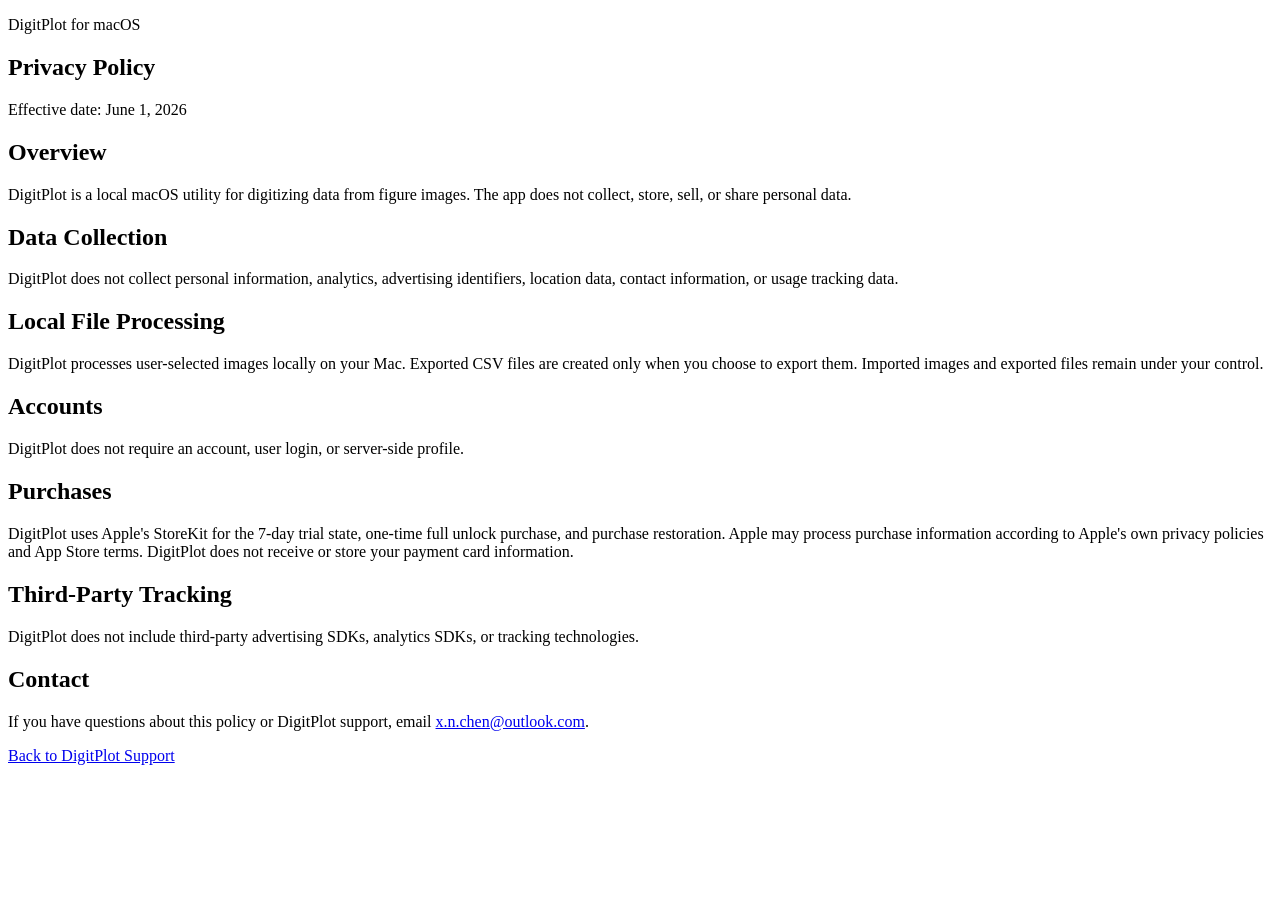
==== privacy.html @ ebbb82ea "Create privacy.html" ====
<!doctype html>
<html lang="en">
  <head>
    <meta charset="utf-8">
    <meta name="viewport" content="width=device-width, initial-scale=1">
    <title>DigitPlot Privacy Policy</title>
    <meta
      name="description"
      content="Privacy policy for DigitPlot, a macOS app for digitizing data from figure images."
    >
    <link rel="stylesheet" href="styles.css">
  </head>
  <body>
    <main>
      <section class="hero compact">
        <div class="app-icon" aria-hidden="true">
          <span></span>
        </div>
        <div>
          <p class="eyebrow">DigitPlot for macOS</p>
          <h1>Privacy Policy</h1>
          <p class="lead">Effective date: June 1, 2026</p>
        </div>
      </section>

      <section>
        <h2>Overview</h2>
        <p>
          DigitPlot is a local macOS utility for digitizing data from figure images.
          The app does not collect, store, sell, or share personal data.
        </p>
      </section>

      <section>
        <h2>Data Collection</h2>
        <p>
          DigitPlot does not collect personal information, analytics, advertising
          identifiers, location data, contact information, or usage tracking data.
        </p>
      </section>

      <section>
        <h2>Local File Processing</h2>
        <p>
          DigitPlot processes user-selected images locally on your Mac. Exported CSV
          files are created only when you choose to export them. Imported images and
          exported files remain under your control.
        </p>
      </section>

      <section>
        <h2>Accounts</h2>
        <p>
          DigitPlot does not require an account, user login, or server-side profile.
        </p>
      </section>

      <section>
        <h2>Purchases</h2>
        <p>
          DigitPlot uses Apple's StoreKit for the 7-day trial state, one-time full
          unlock purchase, and purchase restoration. Apple may process purchase
          information according to Apple's own privacy policies and App Store terms.
          DigitPlot does not receive or store your payment card information.
        </p>
      </section>

      <section>
        <h2>Third-Party Tracking</h2>
        <p>
          DigitPlot does not include third-party advertising SDKs, analytics SDKs, or
          tracking technologies.
        </p>
      </section>

      <section>
        <h2>Contact</h2>
        <p>
          If you have questions about this policy or DigitPlot support, email
          <a href="mailto:x.n.chen@outlook.com">x.n.chen@outlook.com</a>.
        </p>
      </section>

      <p class="footer-link"><a href="index.html">Back to DigitPlot Support</a></p>
    </main>
  </body>
</html>
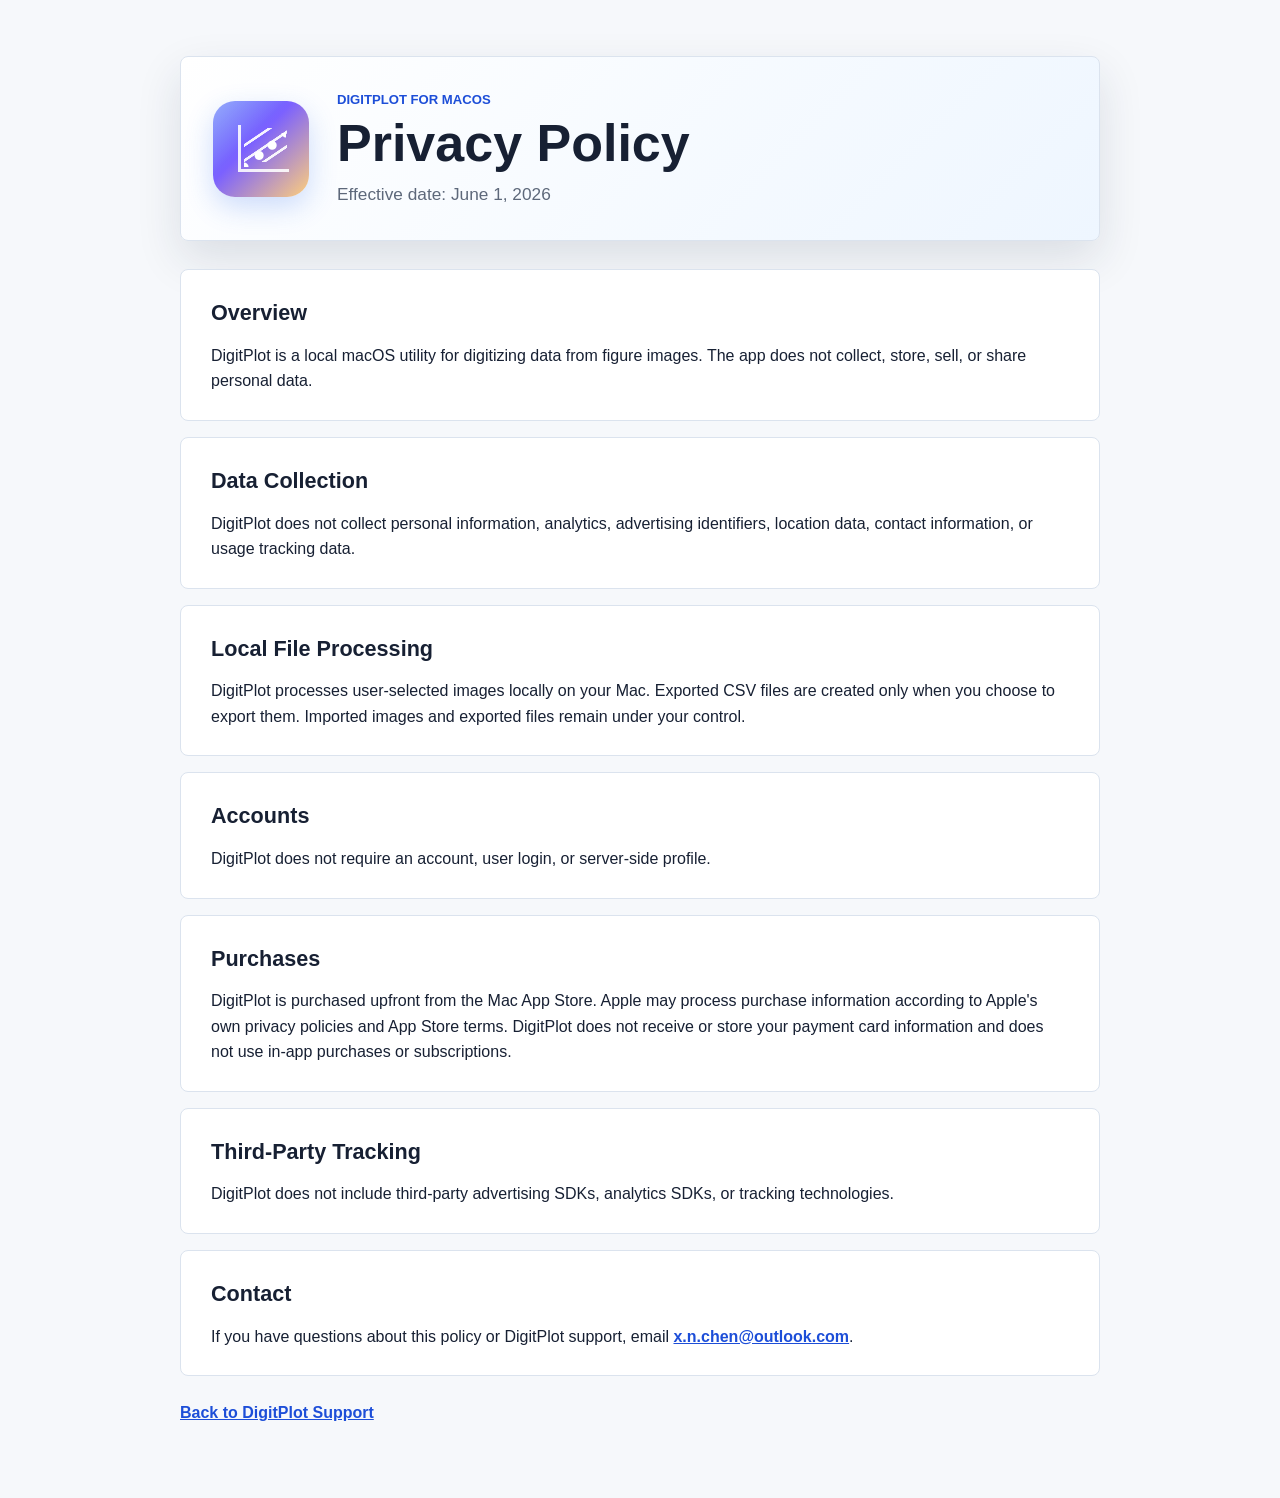
==== commit 4b48468b: "Update DigitPlot privacy purchase wording" ====
--- a/privacy.html
+++ b/privacy.html
@@ -58,10 +58,10 @@
       <section>
         <h2>Purchases</h2>
         <p>
-          DigitPlot uses Apple's StoreKit for the 7-day trial state, one-time full
-          unlock purchase, and purchase restoration. Apple may process purchase
-          information according to Apple's own privacy policies and App Store terms.
-          DigitPlot does not receive or store your payment card information.
+          DigitPlot is purchased upfront from the Mac App Store. Apple may process
+          purchase information according to Apple's own privacy policies and App
+          Store terms. DigitPlot does not receive or store your payment card
+          information and does not use in-app purchases or subscriptions.
         </p>
       </section>
 
--- a/styles.css
+++ b/styles.css
@@ -0,0 +1,211 @@
+:root {
+  color-scheme: light;
+  --bg: #f6f8fb;
+  --panel: #ffffff;
+  --text: #172033;
+  --muted: #5d687a;
+  --line: #dbe3ee;
+  --accent: #2563eb;
+  --accent-dark: #1d4ed8;
+  --shadow: 0 18px 46px rgba(28, 42, 68, 0.12);
+}
+
+* {
+  box-sizing: border-box;
+}
+
+body {
+  margin: 0;
+  background: var(--bg);
+  color: var(--text);
+  font-family: -apple-system, BlinkMacSystemFont, "Segoe UI", sans-serif;
+  line-height: 1.6;
+}
+
+main {
+  width: min(920px, calc(100% - 40px));
+  margin: 0 auto;
+  padding: 56px 0 72px;
+}
+
+.hero {
+  display: grid;
+  grid-template-columns: 96px 1fr;
+  gap: 28px;
+  align-items: center;
+  padding: 32px;
+  margin-bottom: 22px;
+  background: linear-gradient(135deg, #ffffff 0%, #eef6ff 100%);
+  border: 1px solid var(--line);
+  border-radius: 8px;
+  box-shadow: var(--shadow);
+}
+
+.hero.compact {
+  margin-bottom: 28px;
+}
+
+.app-icon {
+  position: relative;
+  display: grid;
+  place-items: center;
+  width: 96px;
+  height: 96px;
+  border-radius: 22px;
+  background:
+    linear-gradient(135deg, rgba(255, 255, 255, 0.36), rgba(255, 255, 255, 0) 38%),
+    linear-gradient(135deg, #5b7cfa 0%, #7b61ff 42%, #ffcf7a 100%);
+  box-shadow: 0 10px 28px rgba(37, 99, 235, 0.22);
+}
+
+.app-icon::before,
+.app-icon::after,
+.app-icon span {
+  content: "";
+  position: absolute;
+  display: block;
+}
+
+.app-icon::before {
+  left: 25px;
+  bottom: 25px;
+  width: 48px;
+  height: 44px;
+  border-left: 3px solid rgba(255, 255, 255, 0.88);
+  border-bottom: 3px solid rgba(255, 255, 255, 0.88);
+}
+
+.app-icon::after {
+  left: 31px;
+  bottom: 30px;
+  width: 42px;
+  height: 34px;
+  background:
+    radial-gradient(circle at 0 100%, #ffffff 0 4px, transparent 5px),
+    radial-gradient(circle at 36% 66%, #ffffff 0 4px, transparent 5px),
+    radial-gradient(circle at 67% 36%, #ffffff 0 4px, transparent 5px),
+    radial-gradient(circle at 100% 0, #ffffff 0 4px, transparent 5px);
+}
+
+.app-icon span {
+  left: 31px;
+  bottom: 35px;
+  width: 43px;
+  height: 34px;
+  background:
+    linear-gradient(146deg, transparent 0 25%, rgba(255, 255, 255, 0.92) 26% 30%, transparent 31% 49%, rgba(255, 255, 255, 0.92) 50% 54%, transparent 55% 72%, rgba(255, 255, 255, 0.92) 73% 77%, transparent 78%);
+}
+
+.eyebrow {
+  margin: 0 0 6px;
+  color: var(--accent-dark);
+  font-size: 0.82rem;
+  font-weight: 700;
+  letter-spacing: 0;
+  text-transform: uppercase;
+}
+
+h1,
+h2,
+h3,
+p {
+  margin-top: 0;
+}
+
+h1 {
+  margin-bottom: 10px;
+  font-size: clamp(2rem, 5vw, 3.25rem);
+  line-height: 1.05;
+  letter-spacing: 0;
+}
+
+h2 {
+  margin-bottom: 12px;
+  font-size: 1.35rem;
+  letter-spacing: 0;
+}
+
+h3 {
+  margin-bottom: 6px;
+  font-size: 1rem;
+  letter-spacing: 0;
+}
+
+.lead {
+  max-width: 680px;
+  margin-bottom: 20px;
+  color: var(--muted);
+  font-size: 1.08rem;
+}
+
+section:not(.hero) {
+  padding: 26px 30px;
+  margin-top: 16px;
+  background: var(--panel);
+  border: 1px solid var(--line);
+  border-radius: 8px;
+}
+
+a {
+  color: var(--accent-dark);
+  font-weight: 650;
+}
+
+.primary-link {
+  display: inline-block;
+  padding: 10px 16px;
+  color: #ffffff;
+  text-decoration: none;
+  background: var(--accent);
+  border-radius: 8px;
+}
+
+.primary-link:hover {
+  background: var(--accent-dark);
+}
+
+.qa {
+  padding-top: 16px;
+  border-top: 1px solid var(--line);
+}
+
+.qa:first-of-type {
+  padding-top: 0;
+  border-top: 0;
+}
+
+.qa + .qa {
+  margin-top: 16px;
+}
+
+.qa p,
+section p:last-child {
+  margin-bottom: 0;
+}
+
+.footer-link {
+  margin: 24px 0 0;
+}
+
+@media (max-width: 640px) {
+  main {
+    width: min(100% - 28px, 920px);
+    padding-top: 28px;
+  }
+
+  .hero {
+    grid-template-columns: 1fr;
+    gap: 18px;
+    padding: 24px;
+  }
+
+  .app-icon {
+    width: 78px;
+    height: 78px;
+    border-radius: 18px;
+  }
+
+  section:not(.hero) {
+    padding: 22px;
+  }
+}
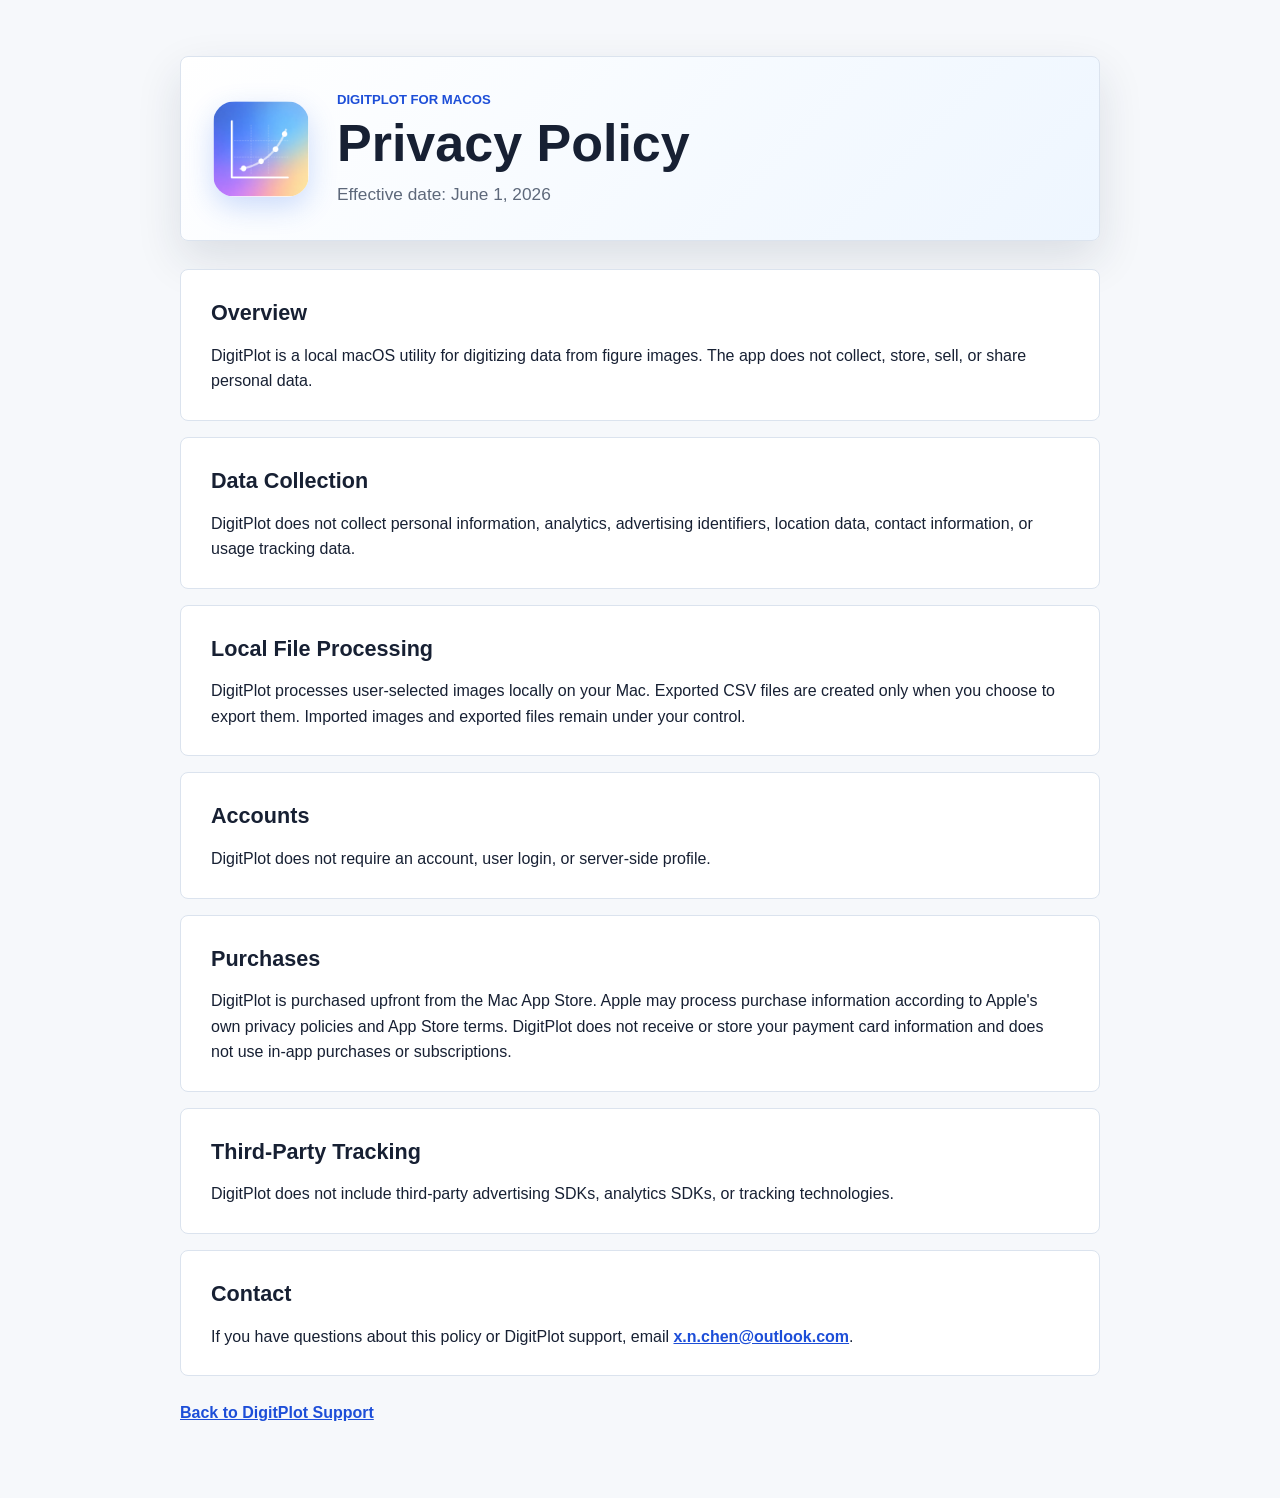
==== commit 115c1dad: "Use app icon on support pages" ====
--- a/privacy.html
+++ b/privacy.html
@@ -8,14 +8,14 @@
       name="description"
       content="Privacy policy for DigitPlot, a macOS app for digitizing data from figure images."
     >
+    <link rel="icon" href="app-icon.png" type="image/png">
+    <link rel="apple-touch-icon" href="app-icon.png">
     <link rel="stylesheet" href="styles.css">
   </head>
   <body>
     <main>
       <section class="hero compact">
-        <div class="app-icon" aria-hidden="true">
-          <span></span>
-        </div>
+        <img class="app-icon" src="app-icon.png" alt="DigitPlot app icon">
         <div>
           <p class="eyebrow">DigitPlot for macOS</p>
           <h1>Privacy Policy</h1>
--- a/styles.css
+++ b/styles.css
@@ -46,54 +46,11 @@
 }
 
 .app-icon {
-  position: relative;
-  display: grid;
-  place-items: center;
   width: 96px;
   height: 96px;
   border-radius: 22px;
-  background:
-    linear-gradient(135deg, rgba(255, 255, 255, 0.36), rgba(255, 255, 255, 0) 38%),
-    linear-gradient(135deg, #5b7cfa 0%, #7b61ff 42%, #ffcf7a 100%);
+  object-fit: cover;
   box-shadow: 0 10px 28px rgba(37, 99, 235, 0.22);
-}
-
-.app-icon::before,
-.app-icon::after,
-.app-icon span {
-  content: "";
-  position: absolute;
-  display: block;
-}
-
-.app-icon::before {
-  left: 25px;
-  bottom: 25px;
-  width: 48px;
-  height: 44px;
-  border-left: 3px solid rgba(255, 255, 255, 0.88);
-  border-bottom: 3px solid rgba(255, 255, 255, 0.88);
-}
-
-.app-icon::after {
-  left: 31px;
-  bottom: 30px;
-  width: 42px;
-  height: 34px;
-  background:
-    radial-gradient(circle at 0 100%, #ffffff 0 4px, transparent 5px),
-    radial-gradient(circle at 36% 66%, #ffffff 0 4px, transparent 5px),
-    radial-gradient(circle at 67% 36%, #ffffff 0 4px, transparent 5px),
-    radial-gradient(circle at 100% 0, #ffffff 0 4px, transparent 5px);
-}
-
-.app-icon span {
-  left: 31px;
-  bottom: 35px;
-  width: 43px;
-  height: 34px;
-  background:
-    linear-gradient(146deg, transparent 0 25%, rgba(255, 255, 255, 0.92) 26% 30%, transparent 31% 49%, rgba(255, 255, 255, 0.92) 50% 54%, transparent 55% 72%, rgba(255, 255, 255, 0.92) 73% 77%, transparent 78%);
 }
 
 .eyebrow {
